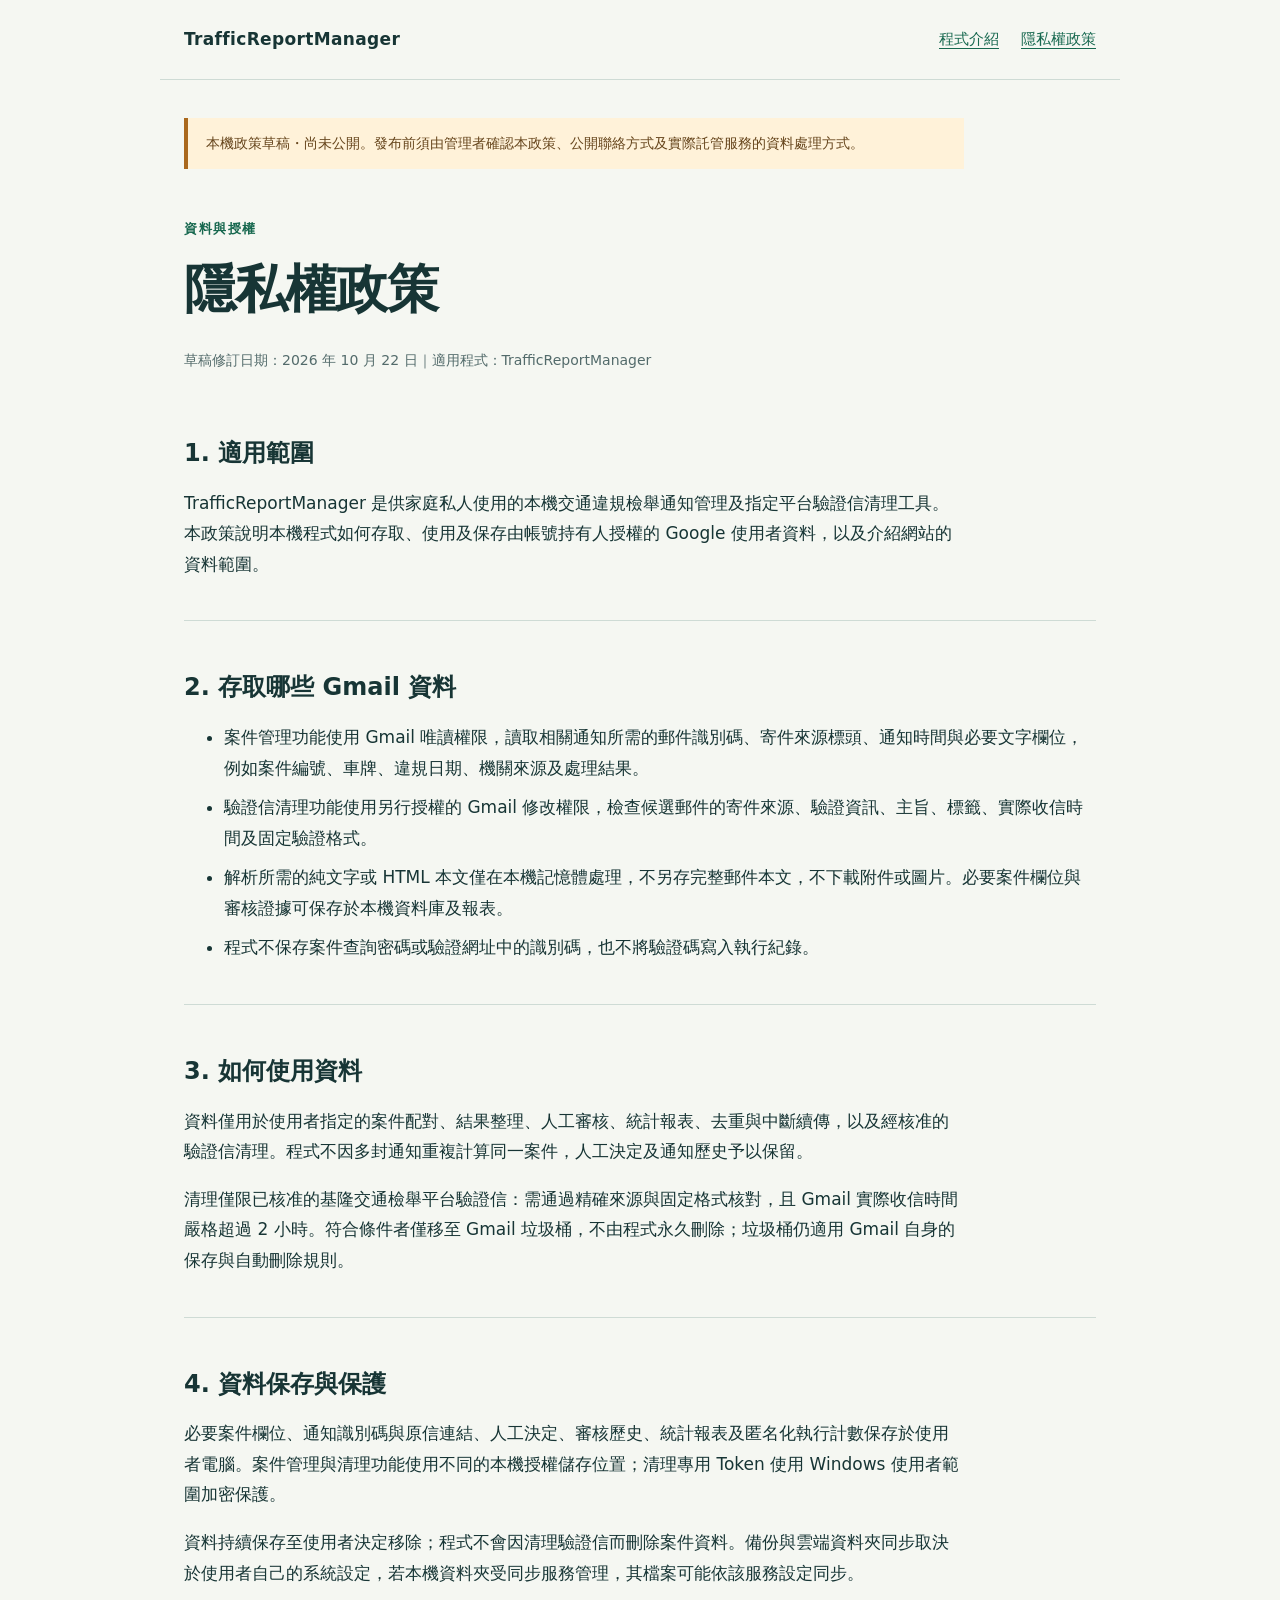
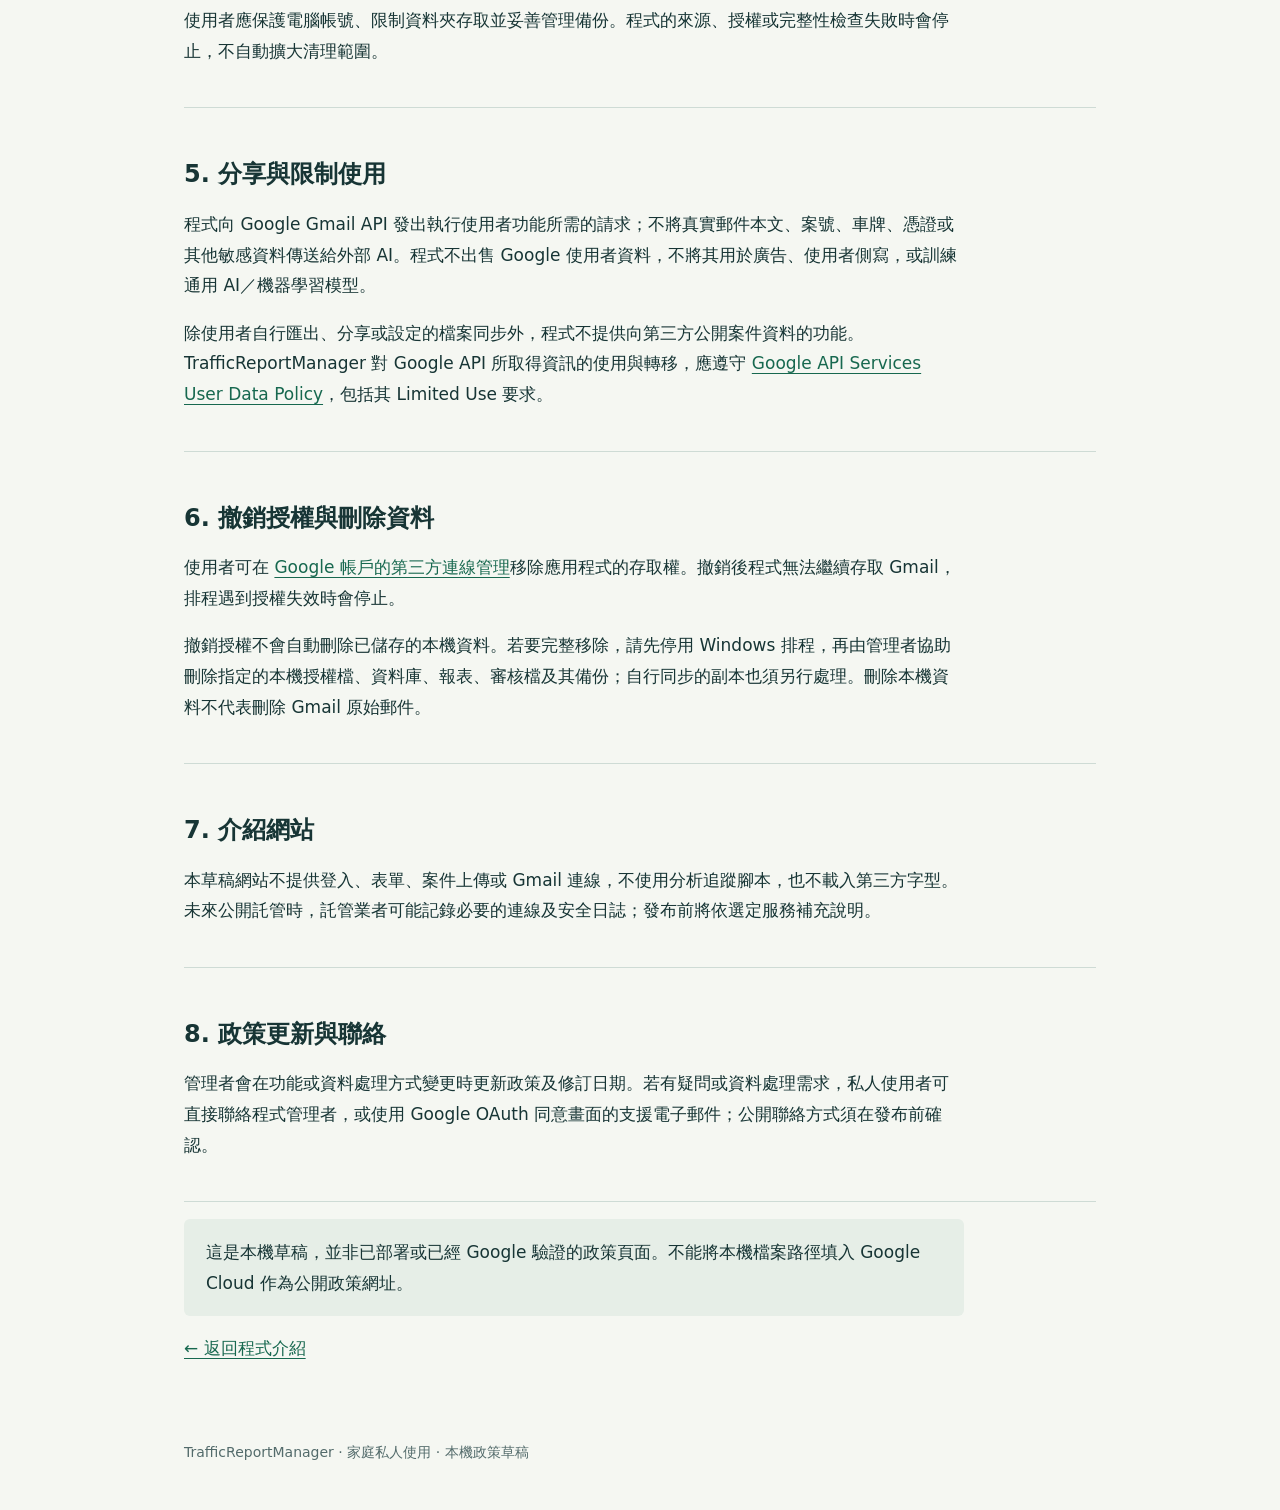
==== privacy.html @ a623dad1 "Add files via upload" ====
<!doctype html>
<html lang="zh-Hant"><head><meta charset="utf-8"><meta name="viewport" content="width=device-width,initial-scale=1"><meta http-equiv="Content-Security-Policy" content="default-src 'none'; style-src 'self'; img-src 'self'; base-uri 'none'; form-action 'none'"><meta name="description" content="TrafficReportManager 的 Gmail 存取用途、本機資料保存、驗證信清理、權限撤銷及資料刪除說明。"><title>隱私權政策｜TrafficReportManager</title><link rel="stylesheet" href="styles.css"></head>
<body><header><a class="brand" href="index.html">TrafficReportManager</a><nav aria-label="主要導覽"><a href="index.html">程式介紹</a><a href="privacy.html" aria-current="page">隱私權政策</a></nav></header><main>
<p class="draft" role="note">本機政策草稿・尚未公開。發布前須由管理者確認本政策、公開聯絡方式及實際託管服務的資料處理方式。</p><p class="eyebrow">資料與授權</p><h1>隱私權政策</h1><p class="meta">草稿修訂日期：2026 年 10 月 22 日｜適用程式：TrafficReportManager</p>
<section><h2>1. 適用範圍</h2><p>TrafficReportManager 是供家庭私人使用的本機交通違規檢舉通知管理及指定平台驗證信清理工具。本政策說明本機程式如何存取、使用及保存由帳號持有人授權的 Google 使用者資料，以及介紹網站的資料範圍。</p></section>
<section><h2>2. 存取哪些 Gmail 資料</h2><ul><li>案件管理功能使用 Gmail 唯讀權限，讀取相關通知所需的郵件識別碼、寄件來源標頭、通知時間與必要文字欄位，例如案件編號、車牌、違規日期、機關來源及處理結果。</li><li>驗證信清理功能使用另行授權的 Gmail 修改權限，檢查候選郵件的寄件來源、驗證資訊、主旨、標籤、實際收信時間及固定驗證格式。</li><li>解析所需的純文字或 HTML 本文僅在本機記憶體處理，不另存完整郵件本文，不下載附件或圖片。必要案件欄位與審核證據可保存於本機資料庫及報表。</li><li>程式不保存案件查詢密碼或驗證網址中的識別碼，也不將驗證碼寫入執行紀錄。</li></ul></section>
<section><h2>3. 如何使用資料</h2><p>資料僅用於使用者指定的案件配對、結果整理、人工審核、統計報表、去重與中斷續傳，以及經核准的驗證信清理。程式不因多封通知重複計算同一案件，人工決定及通知歷史予以保留。</p><p>清理僅限已核准的基隆交通檢舉平台驗證信：需通過精確來源與固定格式核對，且 Gmail 實際收信時間嚴格超過 2 小時。符合條件者僅移至 Gmail 垃圾桶，不由程式永久刪除；垃圾桶仍適用 Gmail 自身的保存與自動刪除規則。</p></section>
<section><h2>4. 資料保存與保護</h2><p>必要案件欄位、通知識別碼與原信連結、人工決定、審核歷史、統計報表及匿名化執行計數保存於使用者電腦。案件管理與清理功能使用不同的本機授權儲存位置；清理專用 Token 使用 Windows 使用者範圍加密保護。</p><p>資料持續保存至使用者決定移除；程式不會因清理驗證信而刪除案件資料。備份與雲端資料夾同步取決於使用者自己的系統設定，若本機資料夾受同步服務管理，其檔案可能依該服務設定同步。</p><p>使用者應保護電腦帳號、限制資料夾存取並妥善管理備份。程式的來源、授權或完整性檢查失敗時會停止，不自動擴大清理範圍。</p></section>
<section><h2>5. 分享與限制使用</h2><p>程式向 Google Gmail API 發出執行使用者功能所需的請求；不將真實郵件本文、案號、車牌、憑證或其他敏感資料傳送給外部 AI。程式不出售 Google 使用者資料，不將其用於廣告、使用者側寫，或訓練通用 AI／機器學習模型。</p><p>除使用者自行匯出、分享或設定的檔案同步外，程式不提供向第三方公開案件資料的功能。TrafficReportManager 對 Google API 所取得資訊的使用與轉移，應遵守 <a href="https://developers.google.com/terms/api-services-user-data-policy">Google API Services User Data Policy</a>，包括其 Limited Use 要求。</p></section>
<section><h2>6. 撤銷授權與刪除資料</h2><p>使用者可在 <a href="https://myaccount.google.com/connections">Google 帳戶的第三方連線管理</a>移除應用程式的存取權。撤銷後程式無法繼續存取 Gmail，排程遇到授權失效時會停止。</p><p>撤銷授權不會自動刪除已儲存的本機資料。若要完整移除，請先停用 Windows 排程，再由管理者協助刪除指定的本機授權檔、資料庫、報表、審核檔及其備份；自行同步的副本也須另行處理。刪除本機資料不代表刪除 Gmail 原始郵件。</p></section>
<section><h2>7. 介紹網站</h2><p>本草稿網站不提供登入、表單、案件上傳或 Gmail 連線，不使用分析追蹤腳本，也不載入第三方字型。未來公開託管時，託管業者可能記錄必要的連線及安全日誌；發布前將依選定服務補充說明。</p></section>
<section><h2>8. 政策更新與聯絡</h2><p>管理者會在功能或資料處理方式變更時更新政策及修訂日期。若有疑問或資料處理需求，私人使用者可直接聯絡程式管理者，或使用 Google OAuth 同意畫面的支援電子郵件；公開聯絡方式須在發布前確認。</p></section>
<p class="note">這是本機草稿，並非已部署或已經 Google 驗證的政策頁面。不能將本機檔案路徑填入 Google Cloud 作為公開政策網址。</p><p><a href="index.html">← 返回程式介紹</a></p></main><footer>TrafficReportManager · 家庭私人使用 · 本機政策草稿</footer></body></html>
---- styles.css ----
:root{color-scheme:light;--ink:#173535;--muted:#536b6b;--line:#cedbd5;--paper:#f5f7f2;--accent:#17684f}*{box-sizing:border-box}body{margin:0;background:var(--paper);color:var(--ink);font:17px/1.8 system-ui,"Microsoft JhengHei",sans-serif}a{color:var(--accent);text-underline-offset:4px}a:focus-visible{outline:3px solid #bd7124;outline-offset:5px}header,main,footer{max-width:960px;margin:auto;padding:24px}header{display:flex;align-items:center;justify-content:space-between;gap:20px;border-bottom:1px solid var(--line)}.brand{font-weight:750;text-decoration:none;color:var(--ink);letter-spacing:.02em}nav{display:flex;gap:22px;flex-wrap:wrap;font-size:15px}.draft{background:#fff2d9;border-left:4px solid #aa681d;padding:13px 18px;font-size:14px;color:#66451c}.eyebrow{font-size:13px;letter-spacing:.12em;font-weight:700;color:var(--accent);margin-top:48px}h1{font-size:clamp(32px,6vw,52px);line-height:1.3;letter-spacing:-.025em;max-width:800px;margin:16px 0 24px}h2{font-size:24px;line-height:1.4;margin:38px 0 14px}p{max-width:780px}.lead{font-size:21px;color:var(--muted);max-width:730px}.facts{display:grid;grid-template-columns:1fr 1fr;gap:24px;margin:38px 0}.fact{border-top:3px solid var(--accent);padding-top:15px}.fact h2{margin:0 0 12px;font-size:21px}section{padding:12px 0 24px;border-bottom:1px solid var(--line)}li{margin:9px 0}footer{color:var(--muted);font-size:14px;padding-top:35px;padding-bottom:45px}.meta{font-size:14px;color:var(--muted)}.note{background:#e6eee7;padding:18px 22px;border-radius:6px}table{border-collapse:collapse;width:100%;font-size:15px}td,th{padding:15px 12px;border-bottom:1px solid var(--line);text-align:left;vertical-align:top}th{width:27%}@media(max-width:620px){header{align-items:flex-start;flex-direction:column}.facts{grid-template-columns:1fr}header,main,footer{padding:20px}h1{font-size:34px}.lead{font-size:19px}td,th{padding:12px 7px}}
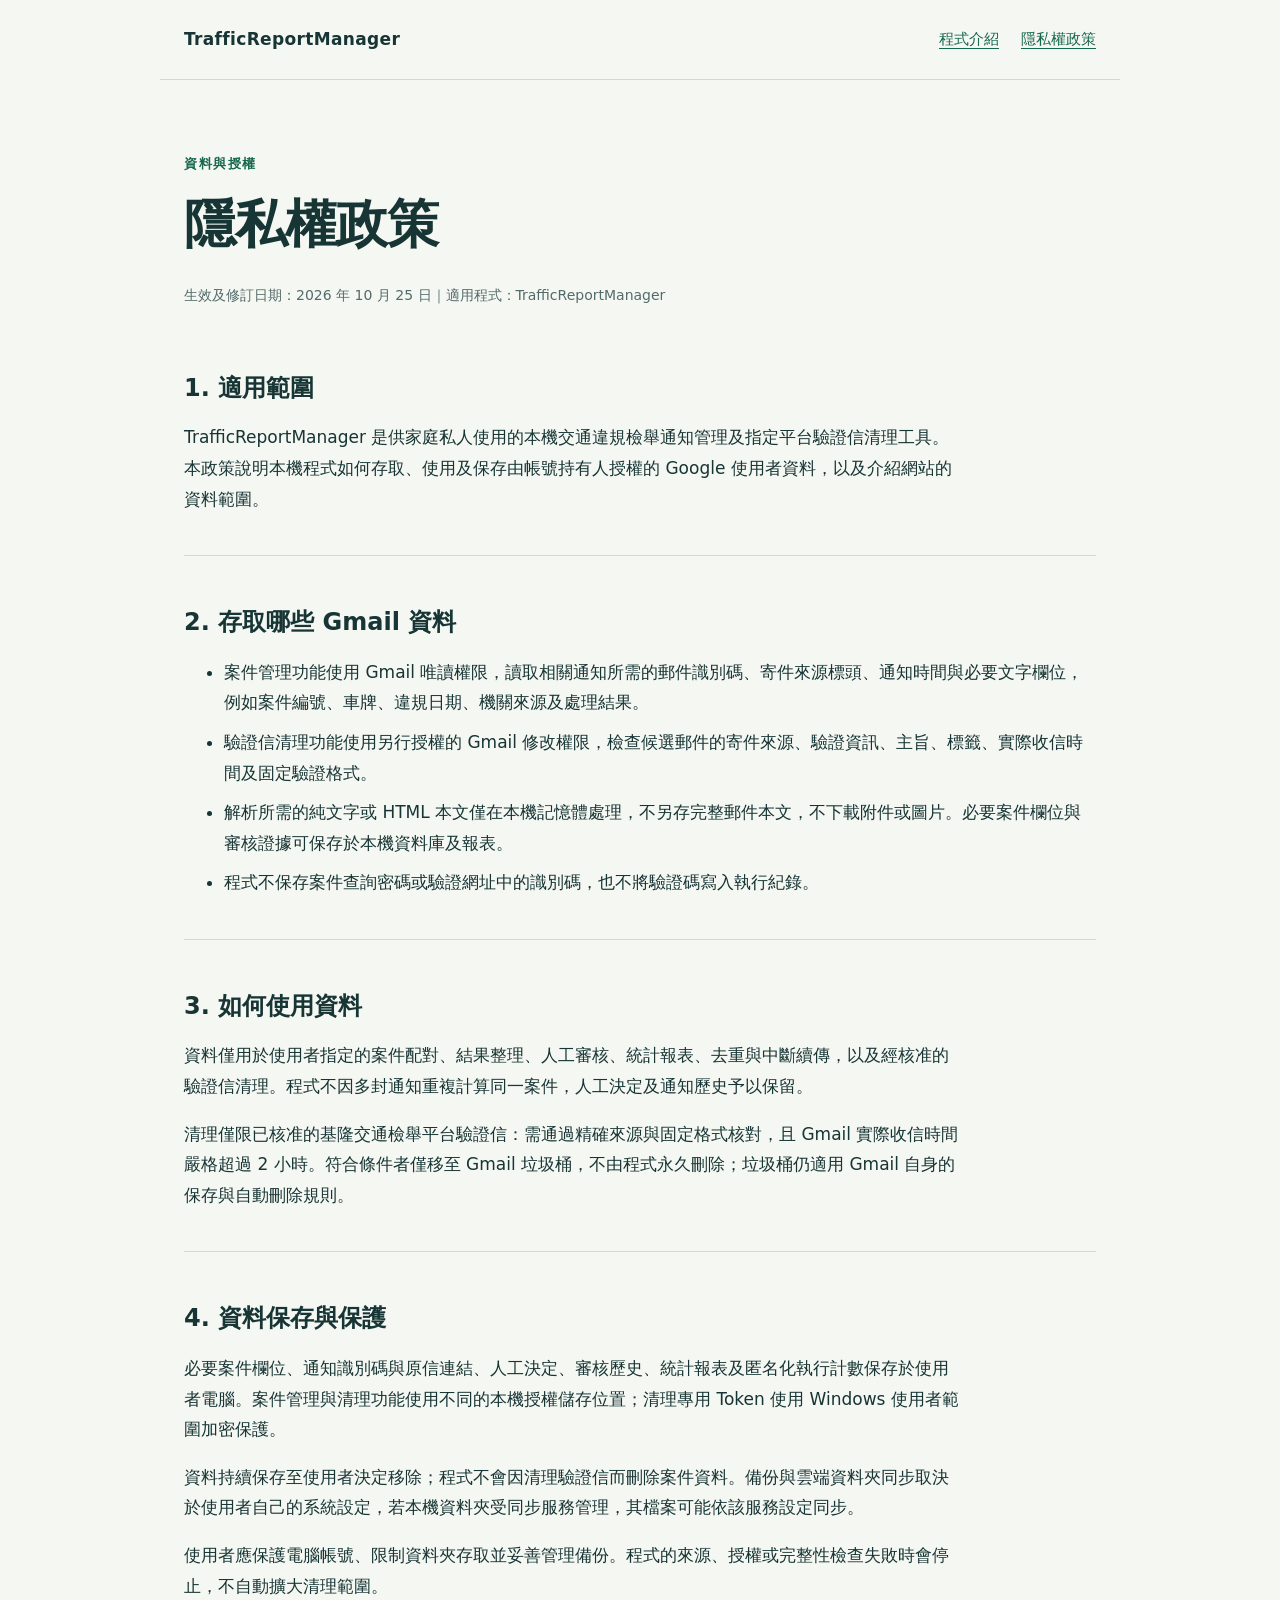
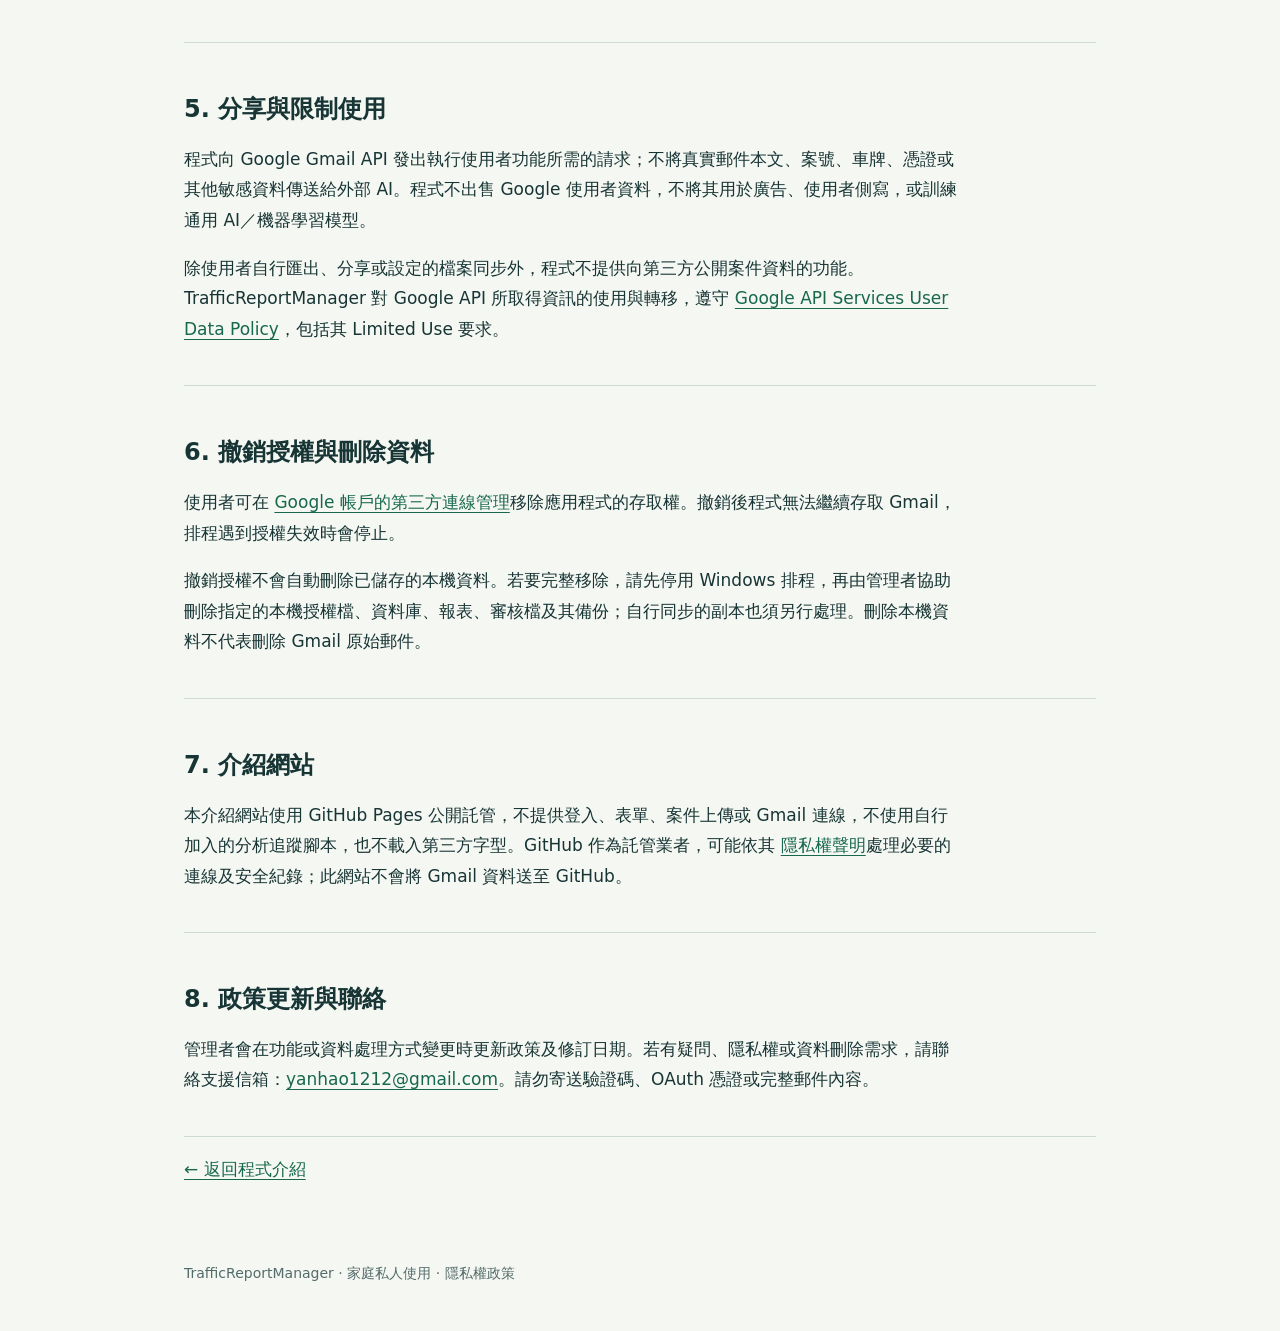
==== commit 2df3c004: "Finalize public information and privacy policy" ====
--- a/privacy.html
+++ b/privacy.html
@@ -1,13 +1,13 @@
-<!doctype html>
-<html lang="zh-Hant"><head><meta charset="utf-8"><meta name="viewport" content="width=device-width,initial-scale=1"><meta http-equiv="Content-Security-Policy" content="default-src 'none'; style-src 'self'; img-src 'self'; base-uri 'none'; form-action 'none'"><meta name="description" content="TrafficReportManager 的 Gmail 存取用途、本機資料保存、驗證信清理、權限撤銷及資料刪除說明。"><title>隱私權政策｜TrafficReportManager</title><link rel="stylesheet" href="styles.css"></head>
-<body><header><a class="brand" href="index.html">TrafficReportManager</a><nav aria-label="主要導覽"><a href="index.html">程式介紹</a><a href="privacy.html" aria-current="page">隱私權政策</a></nav></header><main>
-<p class="draft" role="note">本機政策草稿・尚未公開。發布前須由管理者確認本政策、公開聯絡方式及實際託管服務的資料處理方式。</p><p class="eyebrow">資料與授權</p><h1>隱私權政策</h1><p class="meta">草稿修訂日期：2026 年 10 月 22 日｜適用程式：TrafficReportManager</p>
-<section><h2>1. 適用範圍</h2><p>TrafficReportManager 是供家庭私人使用的本機交通違規檢舉通知管理及指定平台驗證信清理工具。本政策說明本機程式如何存取、使用及保存由帳號持有人授權的 Google 使用者資料，以及介紹網站的資料範圍。</p></section>
-<section><h2>2. 存取哪些 Gmail 資料</h2><ul><li>案件管理功能使用 Gmail 唯讀權限，讀取相關通知所需的郵件識別碼、寄件來源標頭、通知時間與必要文字欄位，例如案件編號、車牌、違規日期、機關來源及處理結果。</li><li>驗證信清理功能使用另行授權的 Gmail 修改權限，檢查候選郵件的寄件來源、驗證資訊、主旨、標籤、實際收信時間及固定驗證格式。</li><li>解析所需的純文字或 HTML 本文僅在本機記憶體處理，不另存完整郵件本文，不下載附件或圖片。必要案件欄位與審核證據可保存於本機資料庫及報表。</li><li>程式不保存案件查詢密碼或驗證網址中的識別碼，也不將驗證碼寫入執行紀錄。</li></ul></section>
-<section><h2>3. 如何使用資料</h2><p>資料僅用於使用者指定的案件配對、結果整理、人工審核、統計報表、去重與中斷續傳，以及經核准的驗證信清理。程式不因多封通知重複計算同一案件，人工決定及通知歷史予以保留。</p><p>清理僅限已核准的基隆交通檢舉平台驗證信：需通過精確來源與固定格式核對，且 Gmail 實際收信時間嚴格超過 2 小時。符合條件者僅移至 Gmail 垃圾桶，不由程式永久刪除；垃圾桶仍適用 Gmail 自身的保存與自動刪除規則。</p></section>
-<section><h2>4. 資料保存與保護</h2><p>必要案件欄位、通知識別碼與原信連結、人工決定、審核歷史、統計報表及匿名化執行計數保存於使用者電腦。案件管理與清理功能使用不同的本機授權儲存位置；清理專用 Token 使用 Windows 使用者範圍加密保護。</p><p>資料持續保存至使用者決定移除；程式不會因清理驗證信而刪除案件資料。備份與雲端資料夾同步取決於使用者自己的系統設定，若本機資料夾受同步服務管理，其檔案可能依該服務設定同步。</p><p>使用者應保護電腦帳號、限制資料夾存取並妥善管理備份。程式的來源、授權或完整性檢查失敗時會停止，不自動擴大清理範圍。</p></section>
-<section><h2>5. 分享與限制使用</h2><p>程式向 Google Gmail API 發出執行使用者功能所需的請求；不將真實郵件本文、案號、車牌、憑證或其他敏感資料傳送給外部 AI。程式不出售 Google 使用者資料，不將其用於廣告、使用者側寫，或訓練通用 AI／機器學習模型。</p><p>除使用者自行匯出、分享或設定的檔案同步外，程式不提供向第三方公開案件資料的功能。TrafficReportManager 對 Google API 所取得資訊的使用與轉移，應遵守 <a href="https://developers.google.com/terms/api-services-user-data-policy">Google API Services User Data Policy</a>，包括其 Limited Use 要求。</p></section>
-<section><h2>6. 撤銷授權與刪除資料</h2><p>使用者可在 <a href="https://myaccount.google.com/connections">Google 帳戶的第三方連線管理</a>移除應用程式的存取權。撤銷後程式無法繼續存取 Gmail，排程遇到授權失效時會停止。</p><p>撤銷授權不會自動刪除已儲存的本機資料。若要完整移除，請先停用 Windows 排程，再由管理者協助刪除指定的本機授權檔、資料庫、報表、審核檔及其備份；自行同步的副本也須另行處理。刪除本機資料不代表刪除 Gmail 原始郵件。</p></section>
-<section><h2>7. 介紹網站</h2><p>本草稿網站不提供登入、表單、案件上傳或 Gmail 連線，不使用分析追蹤腳本，也不載入第三方字型。未來公開託管時，託管業者可能記錄必要的連線及安全日誌；發布前將依選定服務補充說明。</p></section>
-<section><h2>8. 政策更新與聯絡</h2><p>管理者會在功能或資料處理方式變更時更新政策及修訂日期。若有疑問或資料處理需求，私人使用者可直接聯絡程式管理者，或使用 Google OAuth 同意畫面的支援電子郵件；公開聯絡方式須在發布前確認。</p></section>
-<p class="note">這是本機草稿，並非已部署或已經 Google 驗證的政策頁面。不能將本機檔案路徑填入 Google Cloud 作為公開政策網址。</p><p><a href="index.html">← 返回程式介紹</a></p></main><footer>TrafficReportManager · 家庭私人使用 · 本機政策草稿</footer></body></html>
+<!doctype html>
+<html lang="zh-Hant"><head><meta charset="utf-8"><meta name="viewport" content="width=device-width,initial-scale=1"><meta http-equiv="Content-Security-Policy" content="default-src 'none'; style-src 'self'; img-src 'self'; base-uri 'none'; form-action 'none'"><meta name="description" content="TrafficReportManager 的 Gmail 存取用途、本機資料保存、驗證信清理、權限撤銷及資料刪除說明。"><title>隱私權政策｜TrafficReportManager</title><link rel="stylesheet" href="styles.css"></head>
+<body><header><a class="brand" href="index.html">TrafficReportManager</a><nav aria-label="主要導覽"><a href="index.html">程式介紹</a><a href="privacy.html" aria-current="page">隱私權政策</a></nav></header><main>
+<p class="eyebrow">資料與授權</p><h1>隱私權政策</h1><p class="meta">生效及修訂日期：2026 年 10 月 25 日｜適用程式：TrafficReportManager</p>
+<section><h2>1. 適用範圍</h2><p>TrafficReportManager 是供家庭私人使用的本機交通違規檢舉通知管理及指定平台驗證信清理工具。本政策說明本機程式如何存取、使用及保存由帳號持有人授權的 Google 使用者資料，以及介紹網站的資料範圍。</p></section>
+<section><h2>2. 存取哪些 Gmail 資料</h2><ul><li>案件管理功能使用 Gmail 唯讀權限，讀取相關通知所需的郵件識別碼、寄件來源標頭、通知時間與必要文字欄位，例如案件編號、車牌、違規日期、機關來源及處理結果。</li><li>驗證信清理功能使用另行授權的 Gmail 修改權限，檢查候選郵件的寄件來源、驗證資訊、主旨、標籤、實際收信時間及固定驗證格式。</li><li>解析所需的純文字或 HTML 本文僅在本機記憶體處理，不另存完整郵件本文，不下載附件或圖片。必要案件欄位與審核證據可保存於本機資料庫及報表。</li><li>程式不保存案件查詢密碼或驗證網址中的識別碼，也不將驗證碼寫入執行紀錄。</li></ul></section>
+<section><h2>3. 如何使用資料</h2><p>資料僅用於使用者指定的案件配對、結果整理、人工審核、統計報表、去重與中斷續傳，以及經核准的驗證信清理。程式不因多封通知重複計算同一案件，人工決定及通知歷史予以保留。</p><p>清理僅限已核准的基隆交通檢舉平台驗證信：需通過精確來源與固定格式核對，且 Gmail 實際收信時間嚴格超過 2 小時。符合條件者僅移至 Gmail 垃圾桶，不由程式永久刪除；垃圾桶仍適用 Gmail 自身的保存與自動刪除規則。</p></section>
+<section><h2>4. 資料保存與保護</h2><p>必要案件欄位、通知識別碼與原信連結、人工決定、審核歷史、統計報表及匿名化執行計數保存於使用者電腦。案件管理與清理功能使用不同的本機授權儲存位置；清理專用 Token 使用 Windows 使用者範圍加密保護。</p><p>資料持續保存至使用者決定移除；程式不會因清理驗證信而刪除案件資料。備份與雲端資料夾同步取決於使用者自己的系統設定，若本機資料夾受同步服務管理，其檔案可能依該服務設定同步。</p><p>使用者應保護電腦帳號、限制資料夾存取並妥善管理備份。程式的來源、授權或完整性檢查失敗時會停止，不自動擴大清理範圍。</p></section>
+<section><h2>5. 分享與限制使用</h2><p>程式向 Google Gmail API 發出執行使用者功能所需的請求；不將真實郵件本文、案號、車牌、憑證或其他敏感資料傳送給外部 AI。程式不出售 Google 使用者資料，不將其用於廣告、使用者側寫，或訓練通用 AI／機器學習模型。</p><p>除使用者自行匯出、分享或設定的檔案同步外，程式不提供向第三方公開案件資料的功能。TrafficReportManager 對 Google API 所取得資訊的使用與轉移，遵守 <a href="https://developers.google.com/terms/api-services-user-data-policy">Google API Services User Data Policy</a>，包括其 Limited Use 要求。</p></section>
+<section><h2>6. 撤銷授權與刪除資料</h2><p>使用者可在 <a href="https://myaccount.google.com/connections">Google 帳戶的第三方連線管理</a>移除應用程式的存取權。撤銷後程式無法繼續存取 Gmail，排程遇到授權失效時會停止。</p><p>撤銷授權不會自動刪除已儲存的本機資料。若要完整移除，請先停用 Windows 排程，再由管理者協助刪除指定的本機授權檔、資料庫、報表、審核檔及其備份；自行同步的副本也須另行處理。刪除本機資料不代表刪除 Gmail 原始郵件。</p></section>
+<section><h2>7. 介紹網站</h2><p>本介紹網站使用 GitHub Pages 公開託管，不提供登入、表單、案件上傳或 Gmail 連線，不使用自行加入的分析追蹤腳本，也不載入第三方字型。GitHub 作為託管業者，可能依其 <a href="https://docs.github.com/en/site-policy/privacy-policies/github-general-privacy-statement">隱私權聲明</a>處理必要的連線及安全紀錄；此網站不會將 Gmail 資料送至 GitHub。</p></section>
+<section><h2>8. 政策更新與聯絡</h2><p>管理者會在功能或資料處理方式變更時更新政策及修訂日期。若有疑問、隱私權或資料刪除需求，請聯絡支援信箱：<a href="mailto:yanhao1212@gmail.com">yanhao1212@gmail.com</a>。請勿寄送驗證碼、OAuth 憑證或完整郵件內容。</p></section>
+<p><a href="index.html">← 返回程式介紹</a></p></main><footer>TrafficReportManager · 家庭私人使用 · 隱私權政策</footer></body></html>
